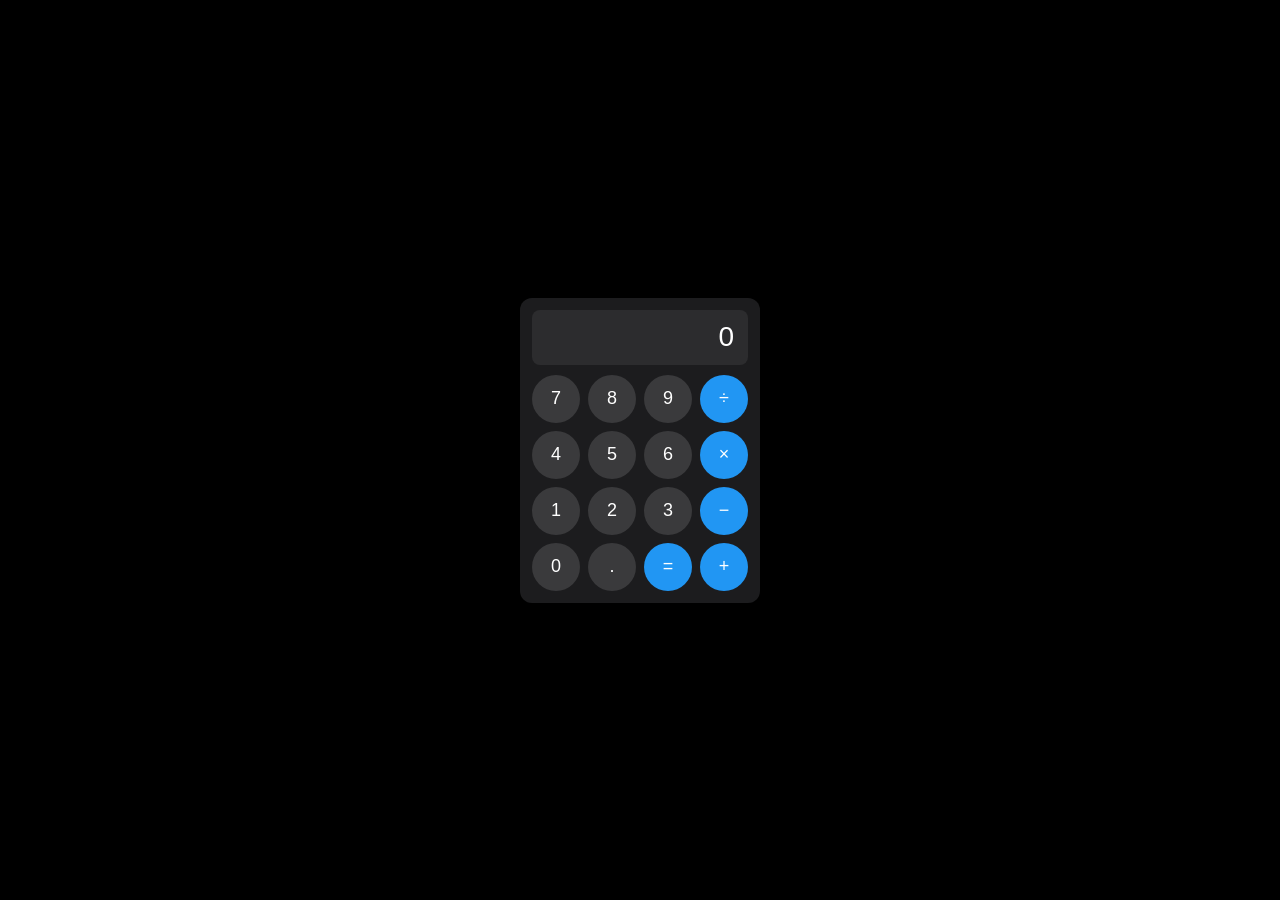
==== templates/index.html @ 49e2163e "section 1 - part 2" ====
<!DOCTYPE html>
<html lang="en">
<head>
  <meta charset="UTF-8" />
  <meta name="viewport" content="width=device-width, initial-scale=1.0"/>
  <title>Calculator</title>
  <link rel="stylesheet" href="/static/style.css" />
</head>
<body>
  <div class="calculator">
    <div class="display">
      <span id="display">0</span>
    </div>
    <div class="buttons">
      <div class="row">
        <button class="btn num" data-val="7">7</button>
        <button class="btn num" data-val="8">8</button>
        <button class="btn num" data-val="9">9</button>
        <button class="btn op" data-val="÷">÷</button>
      </div>
      <div class="row">
        <button class="btn num" data-val="4">4</button>
        <button class="btn num" data-val="5">5</button>
        <button class="btn num" data-val="6">6</button>
        <button class="btn op" data-val="×">×</button>
      </div>
      <div class="row">
        <button class="btn num" data-val="1">1</button>
        <button class="btn num" data-val="2">2</button>
        <button class="btn num" data-val="3">3</button>
        <button class="btn op" data-val="-">−</button>
      </div>
      <div class="row">
        <button class="btn num" data-val="0">0</button>
        <button class="btn num" data-val=".">.</button>
        <button class="btn op equal" data-val="=">=</button>
        <button class="btn op" data-val="+">+</button>
      </div>
    </div>
  </div>
  <script src="/static/script.js"></script>
</body>
</html>
---- static/style.css ----
* {
  margin: 0;
  padding: 0;
  box-sizing: border-box;
}

body {
  display: flex;
  justify-content: center;
  align-items: center;
  min-height: 100vh;
  background-color: #000;
  font-family: Arial, sans-serif;
}

.calculator {
  background-color: #1c1c1e;
  border-radius: 12px;
  padding: 12px;
  width: 240px;
  display: flex;
  flex-direction: column;
  gap: 10px;
}

.display {
  background-color: #2c2c2e;
  border-radius: 8px;
  padding: 10px 14px;
  text-align: right;
  min-height: 55px;
  display: flex;
  align-items: center;
  justify-content: flex-end;
}

#display {
  color: #ffffff;
  font-size: 28px;
  font-weight: 300;
  word-break: break-all;
}

.buttons {
  display: flex;
  flex-direction: column;
  gap: 8px;
}

.row {
  display: flex;
  gap: 8px;
}

.btn {
  width: 48px;
  height: 48px;
  border: none;
  border-radius: 50%;
  font-size: 18px;
  font-weight: 500;
  cursor: pointer;
  transition: opacity 0.1s;
}

.btn:active {
  opacity: 0.7;
}

.btn.num {
  background-color: #3a3a3c;
  color: #ffffff;
}

.btn.op {
  background-color: #2196f3;
  color: #ffffff;
}

.btn.op:hover {
  background-color: #42a5f5;
}

.btn.num:hover {
  background-color: #48484a;
}

#error-msg {
  color: #ff453a;
  font-size: 12px;
  text-align: center;
  min-height: 16px;
}
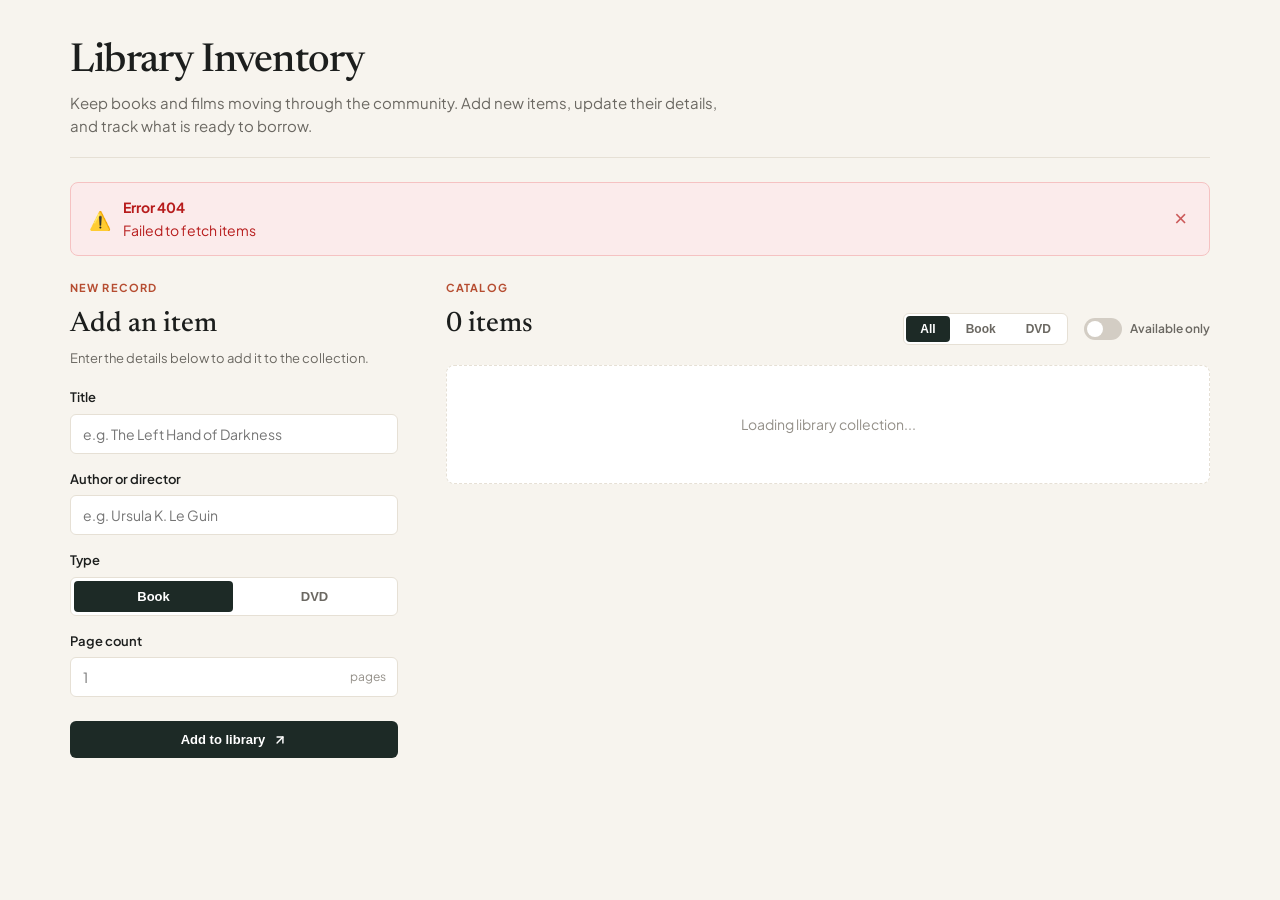
==== commit 492bb740: "section 2 - part 4" ====
--- a/templates/index.html
+++ b/templates/index.html
@@ -3,41 +3,120 @@
 <head>
   <meta charset="UTF-8" />
   <meta name="viewport" content="width=device-width, initial-scale=1.0"/>
-  <title>Calculator</title>
+  <title>Library Inventory</title>
+  <link rel="preconnect" href="https://fonts.googleapis.com">
+  <link rel="preconnect" href="https://fonts.gstatic.com" crossorigin>
+  <link href="https://fonts.googleapis.com/css2?family=Newsreader:ital,opsz,wght@0,6..72,400;0,6..72,500;0,6..72,600;1,6..72,400&family=Plus+Jakarta+Sans:wght@400;500;600;700&display=swap" rel="stylesheet">
   <link rel="stylesheet" href="/static/style.css" />
 </head>
 <body>
-  <div class="calculator">
-    <div class="display">
-      <span id="display">0</span>
+  <div class="app-container">
+    
+    <!-- Top Header -->
+    <header class="header">
+      <div class="header-text">
+        <h1 class="logo-title">Library Inventory</h1>
+        <p class="logo-sub">Keep books and films moving through the community. Add new items, update their details, and track what is ready to borrow.</p>
+      </div>
+    </header>
+
+    <!-- Global Notification / Error Display Area -->
+    <div id="notification-area" class="notification-area" style="display: none;">
+      <div class="notification-content">
+        <span class="notification-icon" id="notification-icon">⚠️</span>
+        <div class="notification-text">
+          <strong id="notification-title">Error</strong>
+          <span id="notification-message"></span>
+        </div>
+      </div>
+      <button class="notification-close" id="notification-close" aria-label="Close notification">&times;</button>
     </div>
-    <div class="buttons">
-      <div class="row">
-        <button class="btn num" data-val="7">7</button>
-        <button class="btn num" data-val="8">8</button>
-        <button class="btn num" data-val="9">9</button>
-        <button class="btn op" data-val="÷">÷</button>
-      </div>
-      <div class="row">
-        <button class="btn num" data-val="4">4</button>
-        <button class="btn num" data-val="5">5</button>
-        <button class="btn num" data-val="6">6</button>
-        <button class="btn op" data-val="×">×</button>
-      </div>
-      <div class="row">
-        <button class="btn num" data-val="1">1</button>
-        <button class="btn num" data-val="2">2</button>
-        <button class="btn num" data-val="3">3</button>
-        <button class="btn op" data-val="-">−</button>
-      </div>
-      <div class="row">
-        <button class="btn num" data-val="0">0</button>
-        <button class="btn num" data-val=".">.</button>
-        <button class="btn op equal" data-val="=">=</button>
-        <button class="btn op" data-val="+">+</button>
-      </div>
+
+    <!-- Main Grid Layout -->
+    <div class="main-layout">
+      
+      <!-- Left Column: Add / Edit Item Form -->
+      <aside class="panel add-panel">
+        <div class="section-tag" id="form-section-tag">NEW RECORD</div>
+        <h2 class="section-title" id="form-title">Add an item</h2>
+        <p class="section-desc" id="form-desc">Enter the details below to add it to the collection.</p>
+
+        <form id="item-form" class="item-form">
+          <input type="hidden" id="edit-item-id" value="">
+
+          <div class="form-group">
+            <label for="item-title">Title</label>
+            <input type="text" id="item-title" placeholder="e.g. The Left Hand of Darkness" required />
+          </div>
+
+          <div class="form-group">
+            <label for="item-author">Author or director</label>
+            <input type="text" id="item-author" placeholder="e.g. Ursula K. Le Guin" required />
+          </div>
+
+          <div class="form-group" id="type-group">
+            <label>Type</label>
+            <div class="segmented-control" id="type-selector">
+              <button type="button" class="segment active" data-type="book">Book</button>
+              <button type="button" class="segment" data-type="dvd">DVD</button>
+            </div>
+          </div>
+
+          <div class="form-group" id="dynamic-field-group">
+            <label for="item-metric" id="metric-label">Page count</label>
+            <div class="input-with-suffix">
+              <input type="number" id="item-metric" min="1" placeholder="1" required />
+              <span class="input-suffix" id="metric-suffix">pages</span>
+            </div>
+          </div>
+
+          <div class="form-actions">
+            <button type="submit" class="btn btn-primary" id="submit-btn">
+              <span id="submit-btn-text">Add to library</span>
+              <svg class="btn-arrow" width="14" height="14" viewBox="0 0 24 24" fill="none" stroke="currentColor" stroke-width="2.5" stroke-linecap="round" stroke-linejoin="round">
+                <line x1="7" y1="17" x2="17" y2="7"></line>
+                <polyline points="7 7 17 7 17 17"></polyline>
+              </svg>
+            </button>
+            <button type="button" class="btn btn-secondary" id="cancel-edit-btn" style="display: none;">Cancel</button>
+          </div>
+        </form>
+      </aside>
+
+      <!-- Right Column: Catalog Listing -->
+      <section class="panel catalog-panel">
+        <div class="catalog-header">
+          <div>
+            <div class="section-tag">CATALOG</div>
+            <h2 class="catalog-count"><span id="item-count">0</span> items</h2>
+          </div>
+
+          <div class="catalog-filters">
+            <!-- Filter Pills -->
+            <div class="segmented-control pill-control">
+              <button class="filter-tab active" data-filter-type="all">All</button>
+              <button class="filter-tab" data-filter-type="book">Book</button>
+              <button class="filter-tab" data-filter-type="dvd">DVD</button>
+            </div>
+
+            <!-- Available Only Toggle -->
+            <label class="toggle-switch">
+              <input type="checkbox" id="available-toggle">
+              <span class="slider"></span>
+              <span class="toggle-label">Available only</span>
+            </label>
+          </div>
+        </div>
+
+        <!-- Items Container -->
+        <div id="items-list" class="items-list">
+          <div class="loading-state">Loading library collection...</div>
+        </div>
+      </section>
+
     </div>
   </div>
+
   <script src="/static/script.js"></script>
 </body>
 </html>
--- a/static/style.css
+++ b/static/style.css
@@ -1,3 +1,47 @@
+/* ==========================================================
+   Library Inventory — Design System
+   ========================================================== */
+
+:root {
+  --bg-page: #F7F4EE;
+  --bg-card: #FFFFFF;
+  --bg-card-subtle: #FAF7F2;
+  --border-color: #E6E0D5;
+  --border-subtle: #ECE8E0;
+  
+  --text-primary: #1C1E1D;
+  --text-secondary: #6B6862;
+  --text-muted: #949089;
+  
+  --accent-tag: #B64D31;
+  --primary-btn: #1D2A26;
+  --primary-btn-hover: #2B3D37;
+  
+  --status-available-bg: #E8F5E9;
+  --status-available-text: #2E7D32;
+  --status-available-dot: #4CAF50;
+  
+  --status-out-bg: #ECEAE4;
+  --status-out-text: #6B6862;
+  --status-out-dot: #9E9D24;
+
+  --error-bg: #FBEBEB;
+  --error-border: #F5C2C2;
+  --error-text: #B71C1C;
+  
+  --success-bg: #EDF7ED;
+  --success-border: #C8E6C9;
+  --success-text: #1B5E20;
+
+  --book-thumb-bg: #D4B28C;
+  --dvd-thumb-bg: #C6CAD1;
+  
+  --radius-sm: 6px;
+  --radius-md: 8px;
+  --radius-lg: 12px;
+  --shadow-subtle: 0 1px 3px rgba(0, 0, 0, 0.04);
+}
+
 * {
   margin: 0;
   padding: 0;
@@ -5,89 +49,560 @@
 }
 
 body {
-  display: flex;
+  background-color: var(--bg-page);
+  color: var(--text-primary);
+  font-family: 'Plus Jakarta Sans', -apple-system, BlinkMacSystemFont, sans-serif;
+  line-height: 1.5;
+  min-height: 100vh;
+  padding: 40px 24px;
+}
+
+.app-container {
+  max-width: 1140px;
+  margin: 0 auto;
+}
+
+/* --- Header --- */
+.header {
+  margin-bottom: 24px;
+  padding-bottom: 20px;
+  border-bottom: 1px solid var(--border-color);
+}
+
+.logo-title {
+  font-family: 'Newsreader', Georgia, serif;
+  font-size: 40px;
+  font-weight: 500;
+  letter-spacing: -0.02em;
+  color: var(--text-primary);
+  line-height: 1.1;
+  margin-bottom: 8px;
+}
+
+.logo-sub {
+  color: var(--text-secondary);
+  font-size: 15px;
+  max-width: 650px;
+}
+
+/* --- Notification & Error Area (Assignment Requirement #2) --- */
+.notification-area {
+  display: flex;
+  align-items: center;
+  justify-content: space-between;
+  padding: 14px 18px;
+  border-radius: var(--radius-md);
+  margin-bottom: 24px;
+  font-size: 14px;
+  animation: slideDown 0.25s ease-out;
+}
+
+@keyframes slideDown {
+  from { opacity: 0; transform: translateY(-8px); }
+  to { opacity: 1; transform: translateY(0); }
+}
+
+.notification-area.error {
+  background-color: var(--error-bg);
+  border: 1px solid var(--error-border);
+  color: var(--error-text);
+}
+
+.notification-area.success {
+  background-color: var(--success-bg);
+  border: 1px solid var(--success-border);
+  color: var(--success-text);
+}
+
+.notification-content {
+  display: flex;
+  align-items: center;
+  gap: 12px;
+}
+
+.notification-icon {
+  font-size: 18px;
+}
+
+.notification-text strong {
+  display: block;
+  font-weight: 700;
+  margin-bottom: 2px;
+}
+
+.notification-close {
+  background: none;
+  border: none;
+  font-size: 22px;
+  line-height: 1;
+  cursor: pointer;
+  color: inherit;
+  opacity: 0.7;
+  padding: 0 4px;
+}
+
+.notification-close:hover {
+  opacity: 1;
+}
+
+/* --- Layout Grid --- */
+.main-layout {
+  display: grid;
+  grid-template-columns: 340px 1fr;
+  gap: 36px;
+  align-items: start;
+}
+
+@media (max-width: 900px) {
+  .main-layout {
+    grid-template-columns: 1fr;
+  }
+}
+
+/* --- Common Panel Elements --- */
+.section-tag {
+  color: var(--accent-tag);
+  font-size: 11px;
+  font-weight: 700;
+  letter-spacing: 0.1em;
+  text-transform: uppercase;
+  margin-bottom: 6px;
+}
+
+.section-title {
+  font-family: 'Newsreader', Georgia, serif;
+  font-size: 28px;
+  font-weight: 500;
+  color: var(--text-primary);
+  margin-bottom: 4px;
+}
+
+.section-desc {
+  font-size: 13px;
+  color: var(--text-secondary);
+  margin-bottom: 20px;
+}
+
+/* --- Add Item Form Panel --- */
+.add-panel {
+  background: transparent;
+  padding-right: 12px;
+}
+
+.item-form {
+  display: flex;
+  flex-direction: column;
+  gap: 16px;
+}
+
+.form-group {
+  display: flex;
+  flex-direction: column;
+  gap: 6px;
+}
+
+.form-group label {
+  font-size: 13px;
+  font-weight: 600;
+  color: var(--text-primary);
+}
+
+.form-group input[type="text"],
+.form-group input[type="number"] {
+  background-color: var(--bg-card);
+  border: 1px solid var(--border-color);
+  border-radius: var(--radius-sm);
+  padding: 10px 12px;
+  font-size: 14px;
+  font-family: inherit;
+  color: var(--text-primary);
+  outline: none;
+  transition: border-color 0.15s, box-shadow 0.15s;
+}
+
+.form-group input[type="text"]:focus,
+.form-group input[type="number"]:focus {
+  border-color: var(--primary-btn);
+  box-shadow: 0 0 0 3px rgba(29, 42, 38, 0.08);
+}
+
+.segmented-control {
+  display: grid;
+  grid-template-columns: 1fr 1fr;
+  background-color: var(--bg-card);
+  border: 1px solid var(--border-color);
+  border-radius: var(--radius-sm);
+  padding: 3px;
+  gap: 2px;
+}
+
+.segmented-control .segment {
+  background: transparent;
+  border: none;
+  border-radius: 4px;
+  padding: 8px 12px;
+  font-size: 13px;
+  font-weight: 600;
+  color: var(--text-secondary);
+  cursor: pointer;
+  transition: all 0.15s;
+}
+
+.segmented-control .segment.active {
+  background-color: var(--primary-btn);
+  color: #FFFFFF;
+}
+
+.input-with-suffix {
+  position: relative;
+  display: flex;
+  align-items: center;
+}
+
+.input-with-suffix input {
+  width: 100%;
+  padding-right: 60px !important;
+}
+
+.input-suffix {
+  position: absolute;
+  right: 12px;
+  font-size: 12px;
+  color: var(--text-muted);
+  pointer-events: none;
+}
+
+.form-actions {
+  display: flex;
+  gap: 10px;
+  margin-top: 8px;
+}
+
+.btn {
+  display: inline-flex;
+  align-items: center;
   justify-content: center;
-  align-items: center;
-  min-height: 100vh;
-  background-color: #000;
-  font-family: Arial, sans-serif;
-}
-
-.calculator {
-  background-color: #1c1c1e;
-  border-radius: 12px;
-  padding: 12px;
-  width: 240px;
+  gap: 8px;
+  font-size: 13px;
+  font-weight: 600;
+  border-radius: var(--radius-sm);
+  padding: 10px 18px;
+  cursor: pointer;
+  transition: all 0.15s;
+  border: 1px solid transparent;
+}
+
+.btn-primary {
+  background-color: var(--primary-btn);
+  color: #FFFFFF;
+  flex: 1;
+}
+
+.btn-primary:hover {
+  background-color: var(--primary-btn-hover);
+}
+
+.btn-secondary {
+  background-color: transparent;
+  border-color: var(--border-color);
+  color: var(--text-secondary);
+}
+
+.btn-secondary:hover {
+  background-color: var(--bg-card);
+  color: var(--text-primary);
+}
+
+/* --- Catalog Section --- */
+.catalog-header {
+  display: flex;
+  justify-content: space-between;
+  align-items: flex-end;
+  margin-bottom: 20px;
+  flex-wrap: wrap;
+  gap: 16px;
+}
+
+.catalog-count {
+  font-family: 'Newsreader', Georgia, serif;
+  font-size: 28px;
+  font-weight: 500;
+}
+
+.catalog-filters {
+  display: flex;
+  align-items: center;
+  gap: 16px;
+}
+
+.pill-control {
+  grid-template-columns: repeat(3, auto);
+  padding: 2px;
+}
+
+.filter-tab {
+  background: transparent;
+  border: none;
+  border-radius: 4px;
+  padding: 6px 14px;
+  font-size: 12px;
+  font-weight: 600;
+  color: var(--text-secondary);
+  cursor: pointer;
+  transition: all 0.15s;
+}
+
+.filter-tab.active {
+  background-color: var(--primary-btn);
+  color: #FFFFFF;
+}
+
+/* --- Toggle Switch --- */
+.toggle-switch {
+  display: inline-flex;
+  align-items: center;
+  gap: 8px;
+  cursor: pointer;
+  font-size: 12px;
+  font-weight: 600;
+  color: var(--text-secondary);
+  user-select: none;
+}
+
+.toggle-switch input {
+  opacity: 0;
+  width: 0;
+  height: 0;
+  position: absolute;
+}
+
+.slider {
+  width: 38px;
+  height: 22px;
+  background-color: #D3CDC4;
+  border-radius: 20px;
+  position: relative;
+  transition: background-color 0.2s;
+}
+
+.slider:before {
+  content: "";
+  position: absolute;
+  width: 16px;
+  height: 16px;
+  left: 3px;
+  bottom: 3px;
+  background-color: white;
+  border-radius: 50%;
+  transition: transform 0.2s;
+}
+
+.toggle-switch input:checked + .slider {
+  background-color: var(--primary-btn);
+}
+
+.toggle-switch input:checked + .slider:before {
+  transform: translateX(16px);
+}
+
+/* --- Items List --- */
+.items-list {
   display: flex;
   flex-direction: column;
-  gap: 10px;
-}
-
-.display {
-  background-color: #2c2c2e;
-  border-radius: 8px;
-  padding: 10px 14px;
-  text-align: right;
-  min-height: 55px;
-  display: flex;
-  align-items: center;
-  justify-content: flex-end;
-}
-
-#display {
-  color: #ffffff;
-  font-size: 28px;
-  font-weight: 300;
-  word-break: break-all;
-}
-
-.buttons {
+  gap: 12px;
+}
+
+.loading-state,
+.empty-state {
+  padding: 48px 24px;
+  text-align: center;
+  color: var(--text-muted);
+  font-size: 14px;
+  background: var(--bg-card);
+  border: 1px dashed var(--border-color);
+  border-radius: var(--radius-md);
+}
+
+/* --- Item Card (Matches Figma Design) --- */
+.item-card {
+  display: grid;
+  grid-template-columns: 56px 1fr auto auto;
+  align-items: center;
+  gap: 16px;
+  background: var(--bg-card);
+  border: 1px solid var(--border-color);
+  border-radius: var(--radius-md);
+  padding: 14px 18px;
+  transition: border-color 0.15s, box-shadow 0.15s;
+}
+
+.item-card:hover {
+  border-color: #D0C8BC;
+  box-shadow: var(--shadow-subtle);
+}
+
+/* Thumbnail */
+.item-thumb {
+  width: 56px;
+  height: 56px;
+  border-radius: var(--radius-sm);
+  display: flex;
+  align-items: center;
+  justify-content: center;
+}
+
+.item-thumb.book-thumb {
+  background-color: var(--book-thumb-bg);
+}
+
+.item-thumb.dvd-thumb {
+  background-color: var(--dvd-thumb-bg);
+}
+
+.thumb-icon {
+  width: 26px;
+  height: 26px;
+  stroke: #2E271F;
+}
+
+/* Details */
+.item-info {
   display: flex;
   flex-direction: column;
+  gap: 2px;
+}
+
+.item-title {
+  font-family: 'Newsreader', Georgia, serif;
+  font-size: 18px;
+  font-weight: 600;
+  color: var(--text-primary);
+  line-height: 1.25;
+}
+
+.item-author {
+  font-size: 13px;
+  color: var(--text-secondary);
+}
+
+.item-meta {
+  font-size: 12px;
+  color: var(--text-muted);
+  margin-top: 2px;
+}
+
+/* Availability Badge */
+.status-pill {
+  display: inline-flex;
+  align-items: center;
+  gap: 6px;
+  font-size: 12px;
+  font-weight: 600;
+  padding: 4px 10px;
+  border-radius: 20px;
+}
+
+.status-pill.available {
+  background-color: var(--status-available-bg);
+  color: var(--status-available-text);
+}
+
+.status-pill.available .dot {
+  width: 6px;
+  height: 6px;
+  border-radius: 50%;
+  background-color: var(--status-available-dot);
+}
+
+.status-pill.checked-out {
+  background-color: var(--status-out-bg);
+  color: var(--status-out-text);
+}
+
+.status-pill.checked-out .dot {
+  width: 6px;
+  height: 6px;
+  border-radius: 50%;
+  background-color: var(--text-muted);
+}
+
+/* Card Action Buttons */
+.item-actions {
+  display: flex;
+  align-items: center;
   gap: 8px;
 }
 
-.row {
-  display: flex;
-  gap: 8px;
-}
-
-.btn {
-  width: 48px;
-  height: 48px;
-  border: none;
-  border-radius: 50%;
-  font-size: 18px;
-  font-weight: 500;
+.btn-action {
+  font-size: 12px;
+  font-weight: 600;
+  padding: 7px 14px;
+  border-radius: var(--radius-sm);
   cursor: pointer;
-  transition: opacity 0.1s;
-}
-
-.btn:active {
-  opacity: 0.7;
-}
-
-.btn.num {
-  background-color: #3a3a3c;
-  color: #ffffff;
-}
-
-.btn.op {
-  background-color: #2196f3;
-  color: #ffffff;
-}
-
-.btn.op:hover {
-  background-color: #42a5f5;
-}
-
-.btn.num:hover {
-  background-color: #48484a;
-}
-
-#error-msg {
-  color: #ff453a;
-  font-size: 12px;
+  transition: all 0.15s;
+  min-width: 86px;
   text-align: center;
-  min-height: 16px;
-}
+}
+
+.btn-checkout {
+  background-color: var(--primary-btn);
+  color: #FFFFFF;
+  border: 1px solid var(--primary-btn);
+}
+
+.btn-checkout:hover {
+  background-color: var(--primary-btn-hover);
+}
+
+.btn-return {
+  background-color: transparent;
+  color: var(--text-primary);
+  border: 1px solid var(--border-color);
+}
+
+.btn-return:hover {
+  background-color: var(--bg-card-subtle);
+  border-color: var(--text-primary);
+}
+
+.btn-icon {
+  width: 32px;
+  height: 32px;
+  display: inline-flex;
+  align-items: center;
+  justify-content: center;
+  background: transparent;
+  border: 1px solid var(--border-color);
+  border-radius: var(--radius-sm);
+  cursor: pointer;
+  color: var(--text-secondary);
+  transition: all 0.15s;
+}
+
+.btn-icon:hover {
+  background-color: var(--bg-card-subtle);
+  color: var(--text-primary);
+  border-color: #C0B9AE;
+}
+
+.btn-icon.btn-delete:hover {
+  color: var(--error-text);
+  border-color: var(--error-border);
+  background-color: var(--error-bg);
+}
+
+@media (max-width: 680px) {
+  .item-card {
+    grid-template-columns: 48px 1fr;
+    gap: 12px;
+  }
+  .status-pill {
+    grid-column: 2;
+    justify-self: start;
+  }
+  .item-actions {
+    grid-column: 1 / -1;
+    justify-content: flex-end;
+    margin-top: 6px;
+  }
+}
